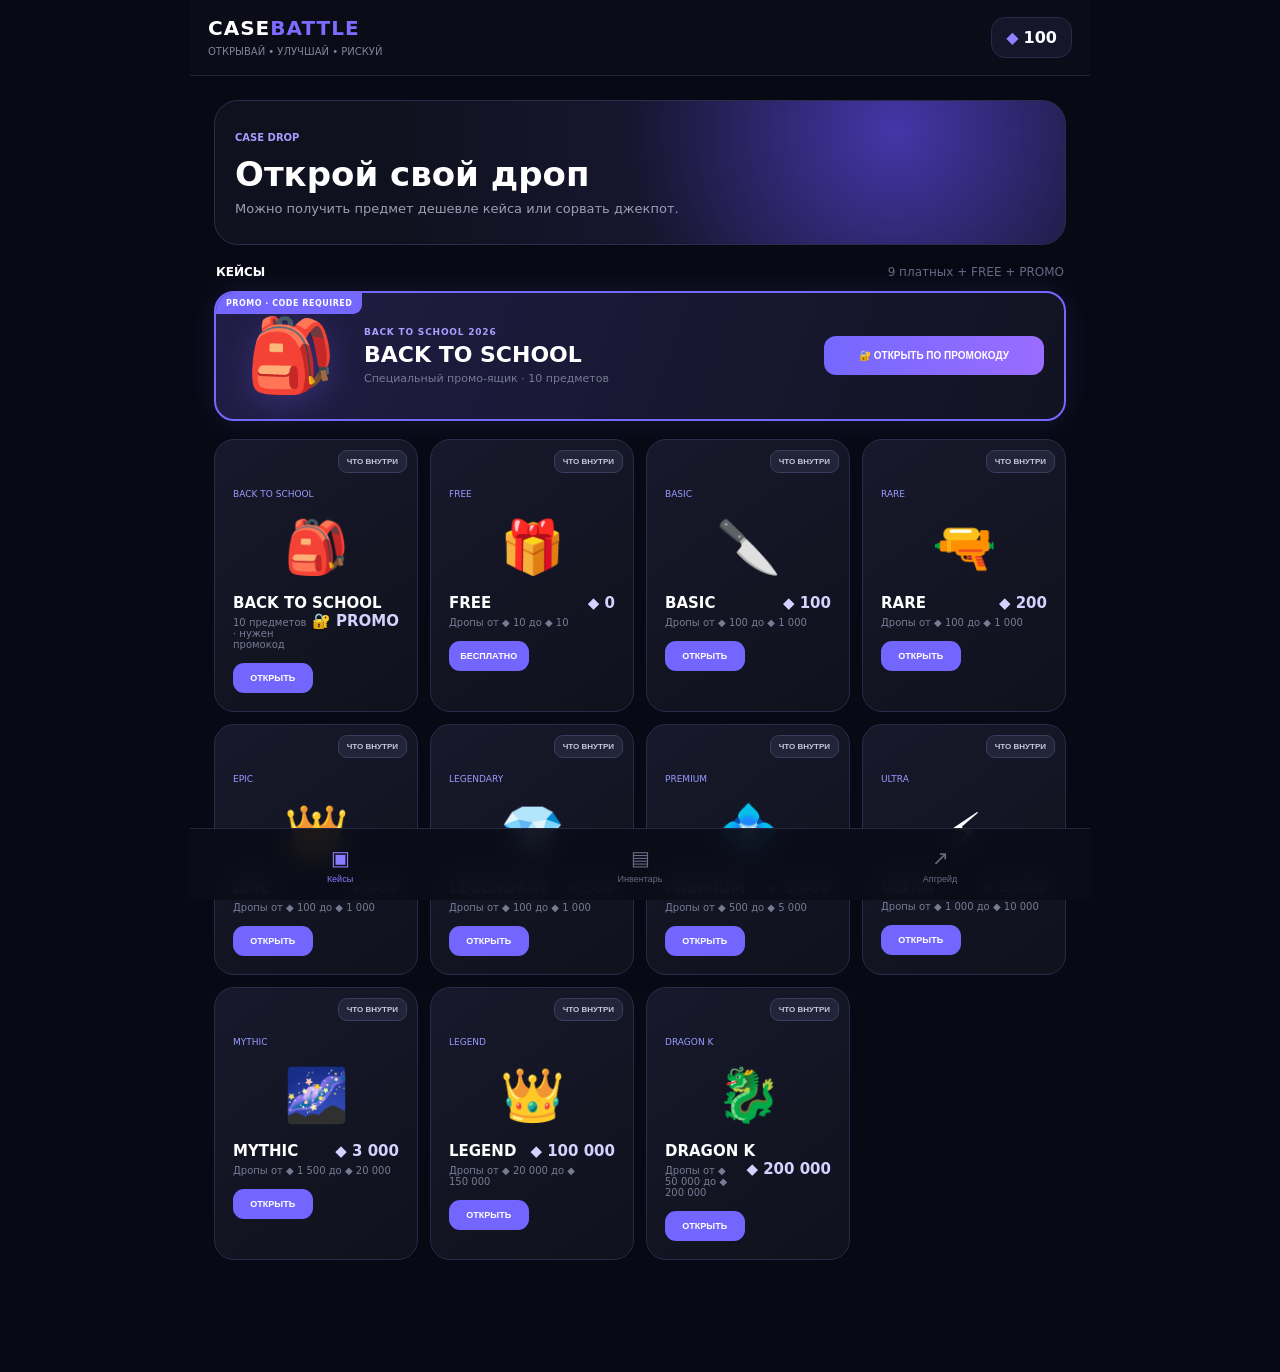
==== index.html @ 83234796 "Add files via upload" ====
<!doctype html><html lang="ru"><head>
<meta charset="UTF-8"><meta name="viewport" content="width=device-width,initial-scale=1,viewport-fit=cover">
<title>CASE BATTLE</title><link rel="stylesheet" href="style.css?v=61"></head><body>
<div class="app">
<header><div><div class="logo">CASE<span>BATTLE</span></div><small>ОТКРЫВАЙ • УЛУЧШАЙ • РИСКУЙ</small></div><div class="bal">◆ <b id="balance">100</b></div></header>
<main>
<section class="page active" id="cases"><div class="hero"><span>CASE DROP</span><h1>Открой свой дроп</h1><p>Можно получить предмет дешевле кейса или сорвать джекпот.</p></div><div class="title">КЕЙСЫ <em>9 платных + FREE + PROMO</em></div><div class="promoCaseStandalone">
 <div class="promoRibbon">PROMO · CODE REQUIRED</div>
 <div class="promoChestBig">🎒</div>
 <div class="promoCaseInfo"><div class="promoTag">BACK TO SCHOOL 2026</div><h2>BACK TO SCHOOL</h2><p>Специальный промо-ящик · 10 предметов</p></div>
 <button class="promoStandaloneOpen" onclick="openCase('backtoschool2026')">🔐 ОТКРЫТЬ ПО ПРОМОКОДУ</button>
</div>
<div class="cases" id="caseGrid"></div></section>
 <section class="page" id="inventory"><div class="head"><div><h2>Инвентарь</h2><small><b id="count">0</b> предметов</small></div><button id="sellAll">Продать все</button></div><div class="filters" id="filters"><button class="on" data-f="all">Все</button><button data-f="common">Обычные</button><button data-f="rare">Редкие</button><button data-f="epic">Эпик</button><button data-f="legendary">Легендарные</button></div><div class="inv" id="inv"></div></section>
 <section class="page" id="upgrade"><div class="head"><div><h2>Апгрейдер</h2><small>Рискни скином, валютой или используй оба ресурса</small></div></div>
 <div class="upgradeModes" id="upgradeModes"><button class="modeBtn on" data-mode="skin">ТОЛЬКО СКИН</button><button class="modeBtn" data-mode="skinCurrency">СКИН + ВАЛЮТА</button><button class="modeBtn" data-mode="currency">ТОЛЬКО ВАЛЮТА</button></div>
 <div class="upbox" id="upbox"><div class="slot" id="skinSourceSlot"><label>ТВОЙ СКИН</label><div id="fromCard" class="pick">Выбери предмет</div><select id="from"></select></div><div class="arr" id="upgradeArrow">→</div><div class="slot" id="skinTargetSlot"><label>ЦЕЛЬ</label><div id="toCard" class="pick">Выбери скин дороже</div><select id="to"></select></div></div>
 <div class="currencyUpgrade" id="currencyUpgrade"><label>ДОБАВИТЬ ВАЛЮТУ <span id="upgradeBalance"></span></label><div class="currencyInput"><span>◆</span><input id="upgradeCurrency" type="number" min="0" step="1" inputmode="numeric" placeholder="0"></div><small>Эта сумма будет списана даже при проигрыше.</small></div>
 <div class="currencyOnly" id="currencyOnly"><label>ВО СКОЛЬКО РАЗ УЛУЧШИТЬ</label><select id="currencyMultiplier"><option value="2">2× валюты</option><option value="3">3× валюты</option><option value="5">5× валюты</option><option value="10">10× валюты</option><option value="20">20× валюты</option><option value="50">50× валюты</option><option value="100">100× валюты</option></select><div id="currencyTarget" class="currencyTarget">Введи сумму для расчёта</div></div>
 <div class="chance"><span>ШАНС УСПЕХА</span><b id="chance">—</b><div><i id="chanceBar"></i></div></div>
 <button class="upgradeBtn" id="upgradeBtn" disabled>УЛУЧШИТЬ</button>
 <p class="note" id="upgradeNote">При успехе исходный скин сгорает, а цель отправляется в инвентарь. При проигрыше исходный скин теряется.</p></section>
</main>
<nav><button class="active" data-page="cases">▣<span>Кейсы</span></button><button data-page="inventory">▤<span>Инвентарь</span></button><button data-page="upgrade">↗<span>Апгрейд</span></button></nav>
<div class="modal hidden" id="modal"><div class="modalbox"><div class="spinner" id="spin"></div><h2 id="modalTitle">КРУТИМ...</h2><p id="modalText"></p><button id="modalBtn" class="upgradeBtn hidden">ЗАКРЫТЬ</button></div></div>
<div class="modal hidden" id="promoModal">
<div class="modalbox promoBox">
  <div class="promoIcon">🎒</div>
  <h2>BACK TO SCHOOL</h2>
  <p>Введи промокод, чтобы открыть этот специальный ящик.</p>
  <input id="promoInput" class="promoInput" type="text" autocomplete="off" spellcheck="false" placeholder="Введи промокод">
  <button id="promoSubmit" class="upgradeBtn">ПРОВЕРИТЬ И ОТКРЫТЬ</button>
  <p class="promoHint">Где найти промокод?<br><a href="https://t.me/skinscaseoriginal" target="_blank" rel="noopener">t.me/skinscaseoriginal</a></p>
  <button id="promoClose" class="promoClose">ЗАКРЫТЬ</button>
</div></div>
<div class="modal hidden" id="retreatModal"><div class="modalbox retreatBox"><h2 id="retreatTitle">SHOW RETREAT</h2><p>Возможные предметы и шанс выпадения</p><div id="retreatText"></div><button id="retreatClose" class="upgradeBtn">ЗАКРЫТЬ</button></div></div>
<div class="toast" id="toast"></div>
</div><script src="game.js?v=61"></script></body></html>
---- style.css ----
*{box-sizing:border-box}body{margin:0;background:#080914;color:#fff;font-family:Inter,system-ui,sans-serif}.app{max-width:900px;margin:auto;min-height:100vh;padding-bottom:88px}header{height:76px;padding:15px 18px;display:flex;align-items:center;justify-content:space-between;border-bottom:1px solid #202238;background:#0b0c18;position:sticky;top:0;z-index:5}.logo{font-weight:900;font-size:20px;letter-spacing:1px}.logo span{color:#7c6cff}.subtitle,small{color:#7f829b;font-size:10px}.bal{background:#15162a;border:1px solid #292b48;padding:10px 14px;border-radius:14px;color:#8e82ff}.bal b{color:#fff}.page{display:none;padding:18px}.page.active{display:block}.hero{padding:25px 20px;border-radius:24px;background:radial-gradient(circle at 80% 20%,#4436a8 0,#17162f 38%,#10111e 75%);border:1px solid #2b2d4b;margin-bottom:20px}.hero span{font-size:10px;color:#a69cff;font-weight:800}.hero h1{margin:9px 0 5px;font-size:28px}.hero p{margin:0;color:#9b9eb5;font-size:13px;line-height:1.5}.title,.head{display:flex;justify-content:space-between;align-items:center}.title{font-size:12px;font-weight:900;margin:12px 2px}.title em{font-style:normal;color:#666a83;font-weight:500}.cases{display:grid;grid-template-columns:repeat(2,1fr);gap:12px}.case{position:relative;overflow:hidden;padding:18px;padding-top:42px;border-radius:20px;min-height:190px;background:linear-gradient(145deg,#17192b,#10111c);border:1px solid #292c49}.case .tag{font-size:9px;color:#999cff}.insideBtn{position:absolute;top:10px;right:10px;border:1px solid #3a3d5e;border-radius:9px;padding:6px 8px;background:#22253a;color:#c7c9dc;font-size:8px;font-weight:900;cursor:pointer}.insideBtn:hover{background:#2d3150;color:#fff}.insideBtn:active{transform:scale(.97)}.art{font-size:52px;text-align:center;padding:16px}.case h3{margin:0;font-size:15px}.case p{color:#777b94;font-size:10px;margin:5px 0 13px}.open{width:100%;border:0;border-radius:11px;padding:11px;background:#7266ff;color:white;font-weight:900}.price{float:right;color:#d5d2ff}.head h2{margin:0 0 4px}.head button,.filters button{border:1px solid #292c49;background:#111321;color:#969ab2;border-radius:10px;padding:9px 12px}.filters{display:flex;gap:6px;overflow:auto;margin:16px 0}.filters button{white-space:nowrap;font-size:10px}.filters .on{background:#7568ff;color:#fff;border-color:#7568ff}.inv{display:grid;grid-template-columns:repeat(2,1fr);gap:10px}.item{padding:12px;border:1px solid #292c49;background:#111321;border-radius:16px}.item .emoji{text-align:center;font-size:45px;padding:10px}.item h4{margin:0;font-size:12px}.rarity{font-size:9px;text-transform:uppercase;color:#9b9eb5}.sell{margin-top:10px;width:100%;padding:9px;border:0;border-radius:9px;background:#25283b;color:#fff;font-size:10px;font-weight:800}.value{color:#b6afff;font-size:11px}.upbox{display:grid;grid-template-columns:1fr 28px 1fr;align-items:center;gap:8px;margin-top:22px}.slot{background:#111321;border:1px solid #292c49;border-radius:18px;padding:12px}.slot label{font-size:9px;color:#777b94}.pick{height:105px;display:flex;align-items:center;justify-content:center;text-align:center;color:#777b94;font-size:11px}.pick .big{font-size:40px}.pick b{display:block;color:#fff;font-size:11px;margin-top:4px}.slot select{width:100%;background:#0a0b14;color:#fff;border:1px solid #2b2d45;border-radius:9px;padding:9px;font-size:10px}.arr{text-align:center;color:#7d70ff;font-size:25px}.chance{margin-top:15px;padding:18px;border:1px solid #292c49;border-radius:18px;background:#111321}.chance span{font-size:9px;color:#7f829b}.chance b{float:right;font-size:20px;color:#7d70ff}.chance div{height:7px;background:#24263a;border-radius:9px;overflow:hidden;margin-top:15px}.chance i{display:block;height:100%;width:0;background:#7568ff;transition:.25s}.upgradeBtn{width:100%;margin-top:12px;padding:14px;border:0;border-radius:12px;background:#7568ff;color:#fff;font-weight:900}.upgradeBtn:disabled{opacity:.35}.note{font-size:10px;color:#666a83;line-height:1.5}.modal{position:fixed;inset:0;background:#05060dcc;display:flex;align-items:center;justify-content:center;padding:20px;z-index:20}.hidden{display:none!important}.modalbox{width:min(420px,100%);text-align:center;background:#111321;border:1px solid #333654;border-radius:24px;padding:28px}.spinner{width:95px;height:95px;margin:auto;border-radius:50%;border:8px solid #272941;border-top-color:#7568ff;border-right-color:#a098ff;animation:spin .65s linear infinite}.modalbox h2{font-size:18px;margin:20px 0 7px}.modalbox p{color:#9a9db4;font-size:12px}.toast{position:fixed;left:50%;bottom:96px;transform:translateX(-50%);background:#181a2b;border:1px solid #343650;padding:11px 15px;border-radius:12px;font-size:11px;opacity:0;pointer-events:none;transition:.2s;z-index:30}.toast.show{opacity:1}@keyframes spin{to{transform:rotate(360deg)}}nav{position:fixed;bottom:0;left:50%;transform:translateX(-50%);width:min(900px,100%);height:72px;background:#0b0c18ed;border-top:1px solid #24263e;display:flex;z-index:10;backdrop-filter:blur(12px)}nav button{flex:1;background:none;border:0;color:#686c84;font-size:20px}nav button span{display:block;font-size:9px;margin-top:4px}nav button.active{color:#887cff}@media(min-width:650px){.cases{grid-template-columns:repeat(4,1fr)}.inv{grid-template-columns:repeat(4,1fr)}.page{padding:24px}.hero h1{font-size:34px}}
.caseBtns{display:grid;grid-template-columns:1fr 1fr;gap:7px}.caseBtns button{width:100%;border:0;border-radius:11px;padding:10px 7px;font-size:9px;font-weight:900}.caseBtns .retreat{background:#25283b;color:#c2c4d7}.caseBtns .open{background:#7266ff;color:#fff}.retreatBox{max-height:85vh;overflow:auto}.retreatBox>p{margin-top:0}.dropList{display:grid;gap:7px;text-align:left;margin:15px 0}.dropRow{display:grid;grid-template-columns:38px 1fr auto;align-items:center;gap:9px;padding:9px;border:1px solid #292c49;background:#0d0f1b;border-radius:12px}.dropIcon{font-size:25px;text-align:center}.dropInfo b{display:block;font-size:11px;color:#fff}.dropInfo span{display:block;font-size:9px;color:#777b94;margin-top:3px;text-transform:capitalize}.dropRow strong{font-size:11px;color:#9b90ff;white-space:nowrap}

.promoBox{width:min(420px,100%);text-align:center;background:linear-gradient(145deg,#15182a,#0e101b);border:1px solid #3a3d61}
.promoIcon{font-size:58px;margin-bottom:4px}
.promoInput{box-sizing:border-box;width:100%;margin:14px 0 9px;padding:13px 14px;border:1px solid #343753;border-radius:11px;background:#090a12;color:#fff;text-align:center;font-size:13px;font-weight:800;outline:none;text-transform:uppercase}
.promoInput:focus{border-color:#7568ff;box-shadow:0 0 0 2px #7568ff22}
.promoHint{margin:13px 0 0!important;line-height:1.6!important}
.promoHint a{color:#9b90ff;text-decoration:none;font-weight:800}
.promoClose{margin-top:10px;border:0;background:none;color:#686c84;font-size:10px;font-weight:800;cursor:pointer}
.promoError{color:#ff6f86!important}

.promoCase{border-color:#6f63ff99;background:linear-gradient(145deg,#211d46,#10111c);box-shadow:0 0 28px #6f63ff18}
.promoRibbon{position:absolute;left:0;top:0;padding:6px 9px;border-radius:0 0 9px 0;background:#7568ff;color:#fff;font-size:8px;font-weight:900;letter-spacing:.5px}
.promoChest{height:76px;display:flex;align-items:center;justify-content:center;position:relative;font-size:62px;padding-top:7px;filter:drop-shadow(0 5px 12px #7568ff33)}
.promoChest i{position:absolute;font-style:normal;font-size:20px;color:#b9b2ff;top:8px;right:25%}
.promoOpen{background:linear-gradient(90deg,#7568ff,#9a6cff);font-size:10px}
.promoBox{width:min(420px,100%);text-align:center;background:linear-gradient(145deg,#17192b,#0e101b);border:1px solid #7568ff66}
.promoIcon{font-size:56px}
.promoInput{box-sizing:border-box;width:100%;margin:14px 0 9px;padding:13px 14px;border:1px solid #343753;border-radius:11px;background:#090a12;color:#fff;text-align:center;font-size:13px;font-weight:800;outline:none;text-transform:uppercase}
.promoInput:focus{border-color:#7568ff;box-shadow:0 0 0 2px #7568ff22}
.promoHint{margin:13px 0 0!important;line-height:1.6!important}
.promoHint a{color:#9b90ff;text-decoration:none;font-weight:800}
.promoClose{margin-top:10px;border:0;background:none;color:#686c84;font-size:10px;font-weight:800;cursor:pointer}
.promoError{border-color:#ff5e78!important}
@media(max-width:520px){.promoOpen{font-size:9px}}

.promoCaseStandalone{position:relative;display:grid;grid-template-columns:110px 1fr 220px;gap:18px;align-items:center;margin:0 0 18px;padding:18px 20px;min-height:130px;border-radius:20px;overflow:hidden;background:linear-gradient(110deg,#211d46,#111321);border:2px solid #7568ff;box-shadow:0 0 30px #7568ff22}.promoChestBig{font-size:72px;text-align:center;filter:drop-shadow(0 8px 16px #7568ff44)}.promoTag{font-size:9px;color:#a99fff;font-weight:900;letter-spacing:.8px}.promoCaseInfo h2{margin:5px 0;font-size:22px}.promoCaseInfo p{margin:0;color:#777b94;font-size:11px}.promoStandaloneOpen{border:0;border-radius:12px;padding:14px 10px;background:linear-gradient(90deg,#7568ff,#9a6cff);color:#fff;font-size:10px;font-weight:900;cursor:pointer}.promoRibbon{position:absolute;left:0;top:0;padding:6px 10px;border-radius:0 0 9px 0;background:#7568ff;color:#fff;font-size:8px;font-weight:900}@media(max-width:600px){.promoCaseStandalone{grid-template-columns:75px 1fr;gap:10px}.promoStandaloneOpen{grid-column:1/-1}.promoChestBig{font-size:55px}.promoCaseInfo h2{font-size:18px}}

.case .open:disabled{opacity:.45;cursor:not-allowed;filter:grayscale(1)}
.item{position:relative}.itemTop{display:flex;align-items:center;justify-content:space-between;min-height:20px}.favoriteBtn{width:25px;height:25px;padding:0;border:1px solid #3a3d5e;border-radius:8px;background:#202337;color:#73778e;font-size:17px;line-height:1;cursor:pointer;transition:.18s}.favoriteBtn:hover{color:#c4c7d8;border-color:#676b8b}.favoriteBtn.on{color:#ffd447;border-color:#806b22;background:#332c16;text-shadow:0 0 9px #ffd44788}.sell:disabled{opacity:.55;color:#ffd447;cursor:not-allowed}.upgradeModes{display:flex;gap:7px;overflow:auto;margin:18px 0 0}.modeBtn{flex:1;min-width:120px;border:1px solid #292c49;background:#111321;color:#969ab2;border-radius:10px;padding:10px 8px;font-size:9px;font-weight:900;white-space:nowrap;cursor:pointer}.modeBtn.on{background:#7568ff;color:#fff;border-color:#7568ff}.currencyUpgrade,.currencyOnly{display:none;margin-top:12px;padding:14px;border:1px solid #292c49;border-radius:16px;background:#111321}.currencyUpgrade.active,.currencyOnly.active{display:block}.currencyUpgrade label,.currencyOnly label{display:flex;justify-content:space-between;font-size:9px;color:#9b9eb5;font-weight:900}.currencyUpgrade label span{color:#b6afff}.currencyInput{display:flex;align-items:center;gap:8px;margin-top:9px;padding:0 12px;border:1px solid #2b2d45;border-radius:10px;background:#0a0b14;color:#b6afff}.currencyInput input{width:100%;padding:11px 0;border:0;outline:0;background:transparent;color:#fff;font-size:14px;font-weight:800}.currencyUpgrade small{display:block;margin-top:7px;color:#666a83;font-size:9px}.currencyOnly select{width:100%;margin-top:9px;background:#0a0b14;color:#fff;border:1px solid #2b2d45;border-radius:9px;padding:10px;font-size:10px}.currencyTarget{margin-top:10px;color:#b6afff;font-size:11px;text-align:center}.upbox.currencyMode{grid-template-columns:1fr}.upbox.currencyMode #skinSourceSlot,.upbox.currencyMode #upgradeArrow,.upbox.currencyMode #skinTargetSlot{display:none}

.hidden{display:none!important}
.caseRoulette{position:relative;width:100%;overflow:hidden;padding:18px 0 22px;background:linear-gradient(180deg,#0d0f1d,#090a13);border:1px solid #252940;border-radius:18px;box-shadow:inset 0 0 40px #0008}
.roulettePointer{position:absolute;z-index:3;top:0;bottom:0;left:50%;width:3px;transform:translateX(-50%);background:#9d8cff;box-shadow:0 0 18px #7c6cff}
.roulettePointer:before{content:"";position:absolute;top:-1px;left:50%;transform:translateX(-50%);border-left:9px solid transparent;border-right:9px solid transparent;border-top:12px solid #fff}
.rouletteTrack{display:flex;gap:10px;width:max-content;transform:translateX(0);will-change:transform}
.rouletteTrack.spinning{animation:caseSpin 2.1s cubic-bezier(.18,.72,.18,1) forwards}
.rouletteTrack.settling{animation:caseSettle 1.2s cubic-bezier(.12,.8,.12,1) forwards}
.rouletteCard{width:132px;min-width:132px;height:128px;border-radius:14px;padding:10px;text-align:center;background:#151827;border:1px solid #292d45;display:flex;flex-direction:column;align-items:center;justify-content:center}
.rouletteCard .rIcon{font-size:38px;line-height:1;margin-bottom:8px}.rouletteCard b{font-size:11px;line-height:1.15}.rouletteCard small{font-size:8px;margin-top:5px;color:#969ab3}
.rarity-common{box-shadow:inset 0 -3px #8790a8}.rarity-rare{box-shadow:inset 0 -3px #42a5ff}.rarity-epic{box-shadow:inset 0 -3px #a66cff}.rarity-legendary{box-shadow:inset 0 -3px #ffb52e}.rarity-mythic{box-shadow:inset 0 -3px #ff4e86}
.dropMeta{color:#a7abc1;font-size:12px}
.upgradeWheelWrap{display:flex;flex-direction:column;align-items:center;gap:16px;padding:8px 0 14px}
.upgradeWheel{width:min(300px,78vw);aspect-ratio:1;border-radius:50%;position:relative;background:conic-gradient(#35e28a 0 var(--chance),#4a4d59 var(--chance) 100%);box-shadow:0 0 0 8px #171925,0 0 45px #35e28a55;transform:rotate(0deg);will-change:transform}
.upgradeWheel.wheelSpin{animation:wheelSpin 3.2s cubic-bezier(.1,.78,.15,1) forwards}
.wheelCenter{position:absolute;inset:22%;border-radius:50%;background:#0b0d17;border:2px solid #292d42;display:flex;flex-direction:column;align-items:center;justify-content:center;z-index:2;box-shadow:0 0 25px #0009}
.wheelCenter b{font-size:32px}.wheelCenter small{font-size:9px;color:#777c94;letter-spacing:2px}
.wheelNeedle{position:absolute;left:50%;top:3%;width:4px;height:47%;background:#fff;border-radius:4px;transform:translateX(-50%);transform-origin:50% 100%;z-index:4;box-shadow:0 0 10px #fff}
.wheelNeedle:before{content:"";position:absolute;top:-5px;left:50%;transform:translateX(-50%);width:0;height:0;border-left:8px solid transparent;border-right:8px solid transparent;border-top:14px solid #fff}
.wheelStatus{font-size:11px;font-weight:900;letter-spacing:1.5px;color:#a9adc4}
@keyframes caseSpin{0%{transform:translateX(0)}100%{transform:translateX(var(--roulette-x))}}
@keyframes caseSettle{0%{transform:translateX(var(--roulette-x))}100%{transform:translateX(var(--roulette-x))}}
@keyframes wheelSpin{0%{transform:rotate(0deg)}100%{transform:rotate(var(--landing))}}
@media(max-width:480px){.rouletteCard{width:116px;min-width:116px;height:116px}.caseRoulette{margin:0 -4px;width:calc(100% + 8px)}.upgradeWheel{width:250px}}
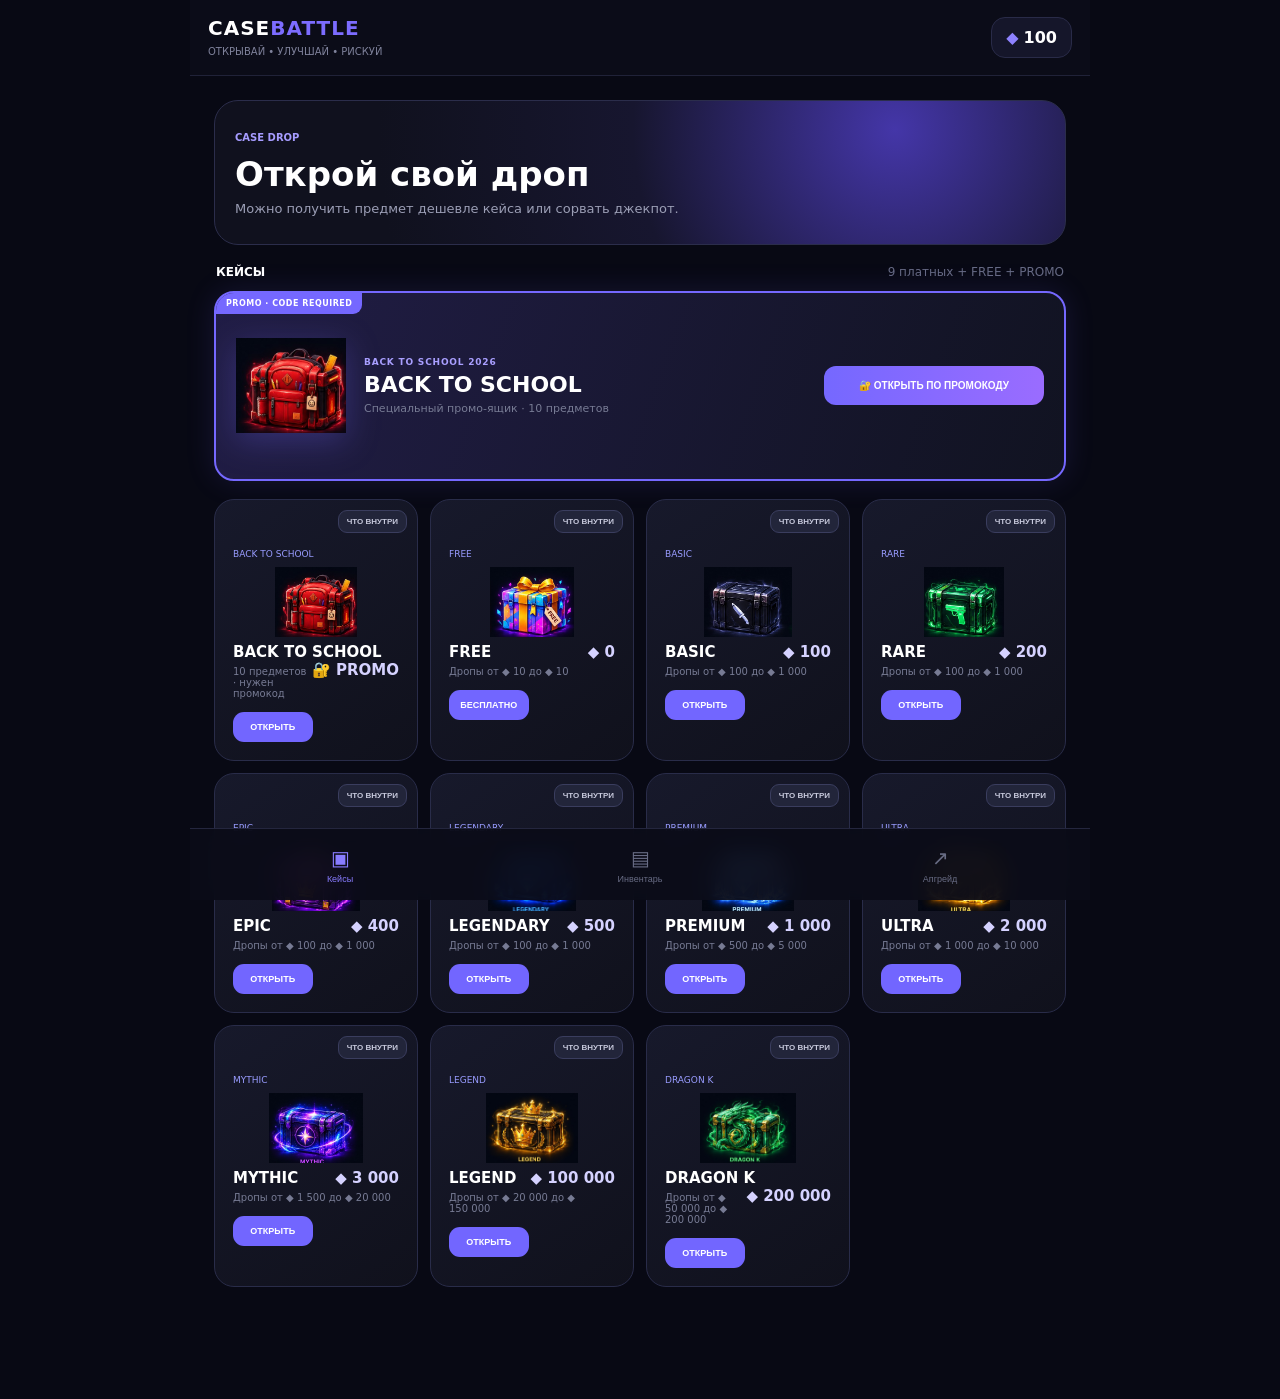
==== commit a61b7753: "Add files via upload" ====
--- a/index.html
+++ b/index.html
@@ -1,12 +1,12 @@
 <!doctype html><html lang="ru"><head>
 <meta charset="UTF-8"><meta name="viewport" content="width=device-width,initial-scale=1,viewport-fit=cover">
-<title>CASE BATTLE</title><link rel="stylesheet" href="style.css?v=61"></head><body>
+<title>CASE BATTLE</title><link rel="stylesheet" href="style.css?v=44"></head><body>
 <div class="app">
 <header><div><div class="logo">CASE<span>BATTLE</span></div><small>ОТКРЫВАЙ • УЛУЧШАЙ • РИСКУЙ</small></div><div class="bal">◆ <b id="balance">100</b></div></header>
 <main>
 <section class="page active" id="cases"><div class="hero"><span>CASE DROP</span><h1>Открой свой дроп</h1><p>Можно получить предмет дешевле кейса или сорвать джекпот.</p></div><div class="title">КЕЙСЫ <em>9 платных + FREE + PROMO</em></div><div class="promoCaseStandalone">
  <div class="promoRibbon">PROMO · CODE REQUIRED</div>
- <div class="promoChestBig">🎒</div>
+ <div class="promoChestBig"><img src="assets/cases/backtoschool.jpg" alt="BACK TO SCHOOL"></div>
  <div class="promoCaseInfo"><div class="promoTag">BACK TO SCHOOL 2026</div><h2>BACK TO SCHOOL</h2><p>Специальный промо-ящик · 10 предметов</p></div>
  <button class="promoStandaloneOpen" onclick="openCase('backtoschool2026')">🔐 ОТКРЫТЬ ПО ПРОМОКОДУ</button>
 </div>
@@ -22,7 +22,31 @@
  <p class="note" id="upgradeNote">При успехе исходный скин сгорает, а цель отправляется в инвентарь. При проигрыше исходный скин теряется.</p></section>
 </main>
 <nav><button class="active" data-page="cases">▣<span>Кейсы</span></button><button data-page="inventory">▤<span>Инвентарь</span></button><button data-page="upgrade">↗<span>Апгрейд</span></button></nav>
-<div class="modal hidden" id="modal"><div class="modalbox"><div class="spinner" id="spin"></div><h2 id="modalTitle">КРУТИМ...</h2><p id="modalText"></p><button id="modalBtn" class="upgradeBtn hidden">ЗАКРЫТЬ</button></div></div>
+<div class="modal hidden" id="modal"><div class="modalbox gameModalBox">
+  <div class="caseRoulette" id="caseRoulette">
+    <div class="roulettePointer"></div>
+    <div class="rouletteViewport"><div class="rouletteTrack" id="rouletteTrack"></div></div>
+  </div>
+  <div class="upgradeWheel" id="upgradeWheel">
+    <div class="upgradePointer" id="upgradePointer"></div>
+    <div class="upgradeRing" id="upgradeRing"><div class="upgradeHole"><strong id="wheelChance">—</strong><small>ШАНС</small></div></div>
+  </div>
+  <h2 id="modalTitle">КРУТИМ...</h2>
+  <p id="modalText"></p>
+  <button id="modalBtn" class="upgradeBtn hidden">ЗАБРАТЬ</button>
+</div></div>
+<div class="modal hidden" id="caseQtyModal">
+<div class="modalbox qtyBox">
+  <div class="qtyIcon" id="qtyCaseIcon">📦</div>
+  <h2 id="qtyTitle">СКОЛЬКО КЕЙСОВ ОТКРЫТЬ?</h2>
+  <p id="qtyPrice">Цена за 1 кейс: ◆ 0</p>
+  <div class="qtyChoices" id="qtyChoices">
+    <button type="button" data-qty="1">1</button><button type="button" data-qty="2">2</button><button type="button" data-qty="3">3</button><button type="button" data-qty="4">4</button><button type="button" data-qty="5">5</button>
+  </div>
+  <div class="qtyTotal" id="qtyTotal">Итого: ◆ 0</div>
+  <button id="qtyConfirm" class="upgradeBtn">ОТКРЫТЬ 1 КЕЙС</button>
+  <button id="qtyClose" class="promoClose">ОТМЕНА</button>
+</div></div>
 <div class="modal hidden" id="promoModal">
 <div class="modalbox promoBox">
   <div class="promoIcon">🎒</div>
@@ -35,4 +59,4 @@
 </div></div>
 <div class="modal hidden" id="retreatModal"><div class="modalbox retreatBox"><h2 id="retreatTitle">SHOW RETREAT</h2><p>Возможные предметы и шанс выпадения</p><div id="retreatText"></div><button id="retreatClose" class="upgradeBtn">ЗАКРЫТЬ</button></div></div>
 <div class="toast" id="toast"></div>
-</div><script src="game.js?v=61"></script></body></html>+</div><script src="game.js?v=44"></script></body></html>
--- a/style.css
+++ b/style.css
@@ -1,4 +1,11 @@
-*{box-sizing:border-box}body{margin:0;background:#080914;color:#fff;font-family:Inter,system-ui,sans-serif}.app{max-width:900px;margin:auto;min-height:100vh;padding-bottom:88px}header{height:76px;padding:15px 18px;display:flex;align-items:center;justify-content:space-between;border-bottom:1px solid #202238;background:#0b0c18;position:sticky;top:0;z-index:5}.logo{font-weight:900;font-size:20px;letter-spacing:1px}.logo span{color:#7c6cff}.subtitle,small{color:#7f829b;font-size:10px}.bal{background:#15162a;border:1px solid #292b48;padding:10px 14px;border-radius:14px;color:#8e82ff}.bal b{color:#fff}.page{display:none;padding:18px}.page.active{display:block}.hero{padding:25px 20px;border-radius:24px;background:radial-gradient(circle at 80% 20%,#4436a8 0,#17162f 38%,#10111e 75%);border:1px solid #2b2d4b;margin-bottom:20px}.hero span{font-size:10px;color:#a69cff;font-weight:800}.hero h1{margin:9px 0 5px;font-size:28px}.hero p{margin:0;color:#9b9eb5;font-size:13px;line-height:1.5}.title,.head{display:flex;justify-content:space-between;align-items:center}.title{font-size:12px;font-weight:900;margin:12px 2px}.title em{font-style:normal;color:#666a83;font-weight:500}.cases{display:grid;grid-template-columns:repeat(2,1fr);gap:12px}.case{position:relative;overflow:hidden;padding:18px;padding-top:42px;border-radius:20px;min-height:190px;background:linear-gradient(145deg,#17192b,#10111c);border:1px solid #292c49}.case .tag{font-size:9px;color:#999cff}.insideBtn{position:absolute;top:10px;right:10px;border:1px solid #3a3d5e;border-radius:9px;padding:6px 8px;background:#22253a;color:#c7c9dc;font-size:8px;font-weight:900;cursor:pointer}.insideBtn:hover{background:#2d3150;color:#fff}.insideBtn:active{transform:scale(.97)}.art{font-size:52px;text-align:center;padding:16px}.case h3{margin:0;font-size:15px}.case p{color:#777b94;font-size:10px;margin:5px 0 13px}.open{width:100%;border:0;border-radius:11px;padding:11px;background:#7266ff;color:white;font-weight:900}.price{float:right;color:#d5d2ff}.head h2{margin:0 0 4px}.head button,.filters button{border:1px solid #292c49;background:#111321;color:#969ab2;border-radius:10px;padding:9px 12px}.filters{display:flex;gap:6px;overflow:auto;margin:16px 0}.filters button{white-space:nowrap;font-size:10px}.filters .on{background:#7568ff;color:#fff;border-color:#7568ff}.inv{display:grid;grid-template-columns:repeat(2,1fr);gap:10px}.item{padding:12px;border:1px solid #292c49;background:#111321;border-radius:16px}.item .emoji{text-align:center;font-size:45px;padding:10px}.item h4{margin:0;font-size:12px}.rarity{font-size:9px;text-transform:uppercase;color:#9b9eb5}.sell{margin-top:10px;width:100%;padding:9px;border:0;border-radius:9px;background:#25283b;color:#fff;font-size:10px;font-weight:800}.value{color:#b6afff;font-size:11px}.upbox{display:grid;grid-template-columns:1fr 28px 1fr;align-items:center;gap:8px;margin-top:22px}.slot{background:#111321;border:1px solid #292c49;border-radius:18px;padding:12px}.slot label{font-size:9px;color:#777b94}.pick{height:105px;display:flex;align-items:center;justify-content:center;text-align:center;color:#777b94;font-size:11px}.pick .big{font-size:40px}.pick b{display:block;color:#fff;font-size:11px;margin-top:4px}.slot select{width:100%;background:#0a0b14;color:#fff;border:1px solid #2b2d45;border-radius:9px;padding:9px;font-size:10px}.arr{text-align:center;color:#7d70ff;font-size:25px}.chance{margin-top:15px;padding:18px;border:1px solid #292c49;border-radius:18px;background:#111321}.chance span{font-size:9px;color:#7f829b}.chance b{float:right;font-size:20px;color:#7d70ff}.chance div{height:7px;background:#24263a;border-radius:9px;overflow:hidden;margin-top:15px}.chance i{display:block;height:100%;width:0;background:#7568ff;transition:.25s}.upgradeBtn{width:100%;margin-top:12px;padding:14px;border:0;border-radius:12px;background:#7568ff;color:#fff;font-weight:900}.upgradeBtn:disabled{opacity:.35}.note{font-size:10px;color:#666a83;line-height:1.5}.modal{position:fixed;inset:0;background:#05060dcc;display:flex;align-items:center;justify-content:center;padding:20px;z-index:20}.hidden{display:none!important}.modalbox{width:min(420px,100%);text-align:center;background:#111321;border:1px solid #333654;border-radius:24px;padding:28px}.spinner{width:95px;height:95px;margin:auto;border-radius:50%;border:8px solid #272941;border-top-color:#7568ff;border-right-color:#a098ff;animation:spin .65s linear infinite}.modalbox h2{font-size:18px;margin:20px 0 7px}.modalbox p{color:#9a9db4;font-size:12px}.toast{position:fixed;left:50%;bottom:96px;transform:translateX(-50%);background:#181a2b;border:1px solid #343650;padding:11px 15px;border-radius:12px;font-size:11px;opacity:0;pointer-events:none;transition:.2s;z-index:30}.toast.show{opacity:1}@keyframes spin{to{transform:rotate(360deg)}}nav{position:fixed;bottom:0;left:50%;transform:translateX(-50%);width:min(900px,100%);height:72px;background:#0b0c18ed;border-top:1px solid #24263e;display:flex;z-index:10;backdrop-filter:blur(12px)}nav button{flex:1;background:none;border:0;color:#686c84;font-size:20px}nav button span{display:block;font-size:9px;margin-top:4px}nav button.active{color:#887cff}@media(min-width:650px){.cases{grid-template-columns:repeat(4,1fr)}.inv{grid-template-columns:repeat(4,1fr)}.page{padding:24px}.hero h1{font-size:34px}}
+*{box-sizing:border-box}body{margin:0;background:#080914;color:#fff;font-family:Inter,system-ui,sans-serif}.app{max-width:900px;margin:auto;min-height:100vh;padding-bottom:88px}header{height:76px;padding:15px 18px;display:flex;align-items:center;justify-content:space-between;border-bottom:1px solid #202238;background:#0b0c18;position:sticky;top:0;z-index:5}.logo{font-weight:900;font-size:20px;letter-spacing:1px}.logo span{color:#7c6cff}.subtitle,small{color:#7f829b;font-size:10px}.bal{background:#15162a;border:1px solid #292b48;padding:10px 14px;border-radius:14px;color:#8e82ff}.bal b{color:#fff}.page{display:none;padding:18px}.page.active{display:block}.hero{padding:25px 20px;border-radius:24px;background:radial-gradient(circle at 80% 20%,#4436a8 0,#17162f 38%,#10111e 75%);border:1px solid #2b2d4b;margin-bottom:20px}.hero span{font-size:10px;color:#a69cff;font-weight:800}.hero h1{margin:9px 0 5px;font-size:28px}.hero p{margin:0;color:#9b9eb5;font-size:13px;line-height:1.5}.title,.head{display:flex;justify-content:space-between;align-items:center}.title{font-size:12px;font-weight:900;margin:12px 2px}.title em{font-style:normal;color:#666a83;font-weight:500}.cases{display:grid;grid-template-columns:repeat(2,1fr);gap:12px}.case{position:relative;overflow:hidden;padding:18px;padding-top:42px;border-radius:20px;min-height:190px;background:linear-gradient(145deg,#17192b,#10111c);border:1px solid #292c49}.case .tag{font-size:9px;color:#999cff}.insideBtn{position:absolute;top:10px;right:10px;border:1px solid #3a3d5e;border-radius:9px;padding:6px 8px;background:#22253a;color:#c7c9dc;font-size:8px;font-weight:900;cursor:pointer}.insideBtn:hover{background:#2d3150;color:#fff}.insideBtn:active{transform:scale(.97)}.art{font-size:52px;text-align:center;padding:16px}.case h3{margin:0;font-size:15px}.case p{color:#777b94;font-size:10px;margin:5px 0 13px}.open{width:100%;border:0;border-radius:11px;padding:11px;background:#7266ff;color:white;font-weight:900}.price{float:right;color:#d5d2ff}.head h2{margin:0 0 4px}.head button,.filters button{border:1px solid #292c49;background:#111321;color:#969ab2;border-radius:10px;padding:9px 12px}.filters{display:flex;gap:6px;overflow:auto;margin:16px 0}.filters button{white-space:nowrap;font-size:10px}.filters .on{background:#7568ff;color:#fff;border-color:#7568ff}.inv{display:grid;grid-template-columns:repeat(2,1fr);gap:10px}.item{padding:12px;border:1px solid #292c49;background:#111321;border-radius:16px}.item .emoji{text-align:center;font-size:45px;padding:10px}
+.weaponImg{display:block;width:min(100%,110px);height:58px;object-fit:contain;margin:auto;}
+.item .weaponImg{width:100%;height:82px;}
+.riIcon .weaponImg{width:100px;height:54px;}
+.pick .big .weaponImg{width:120px;height:64px;}
+.retreatIcon{width:55px;height:42px;display:flex;align-items:center;justify-content:center;flex:0 0 55px;}
+.smallWeapon{width:55px;height:40px;}
+.item h4{margin:0;font-size:12px}.rarity{font-size:9px;text-transform:uppercase;color:#9b9eb5}.sell{margin-top:10px;width:100%;padding:9px;border:0;border-radius:9px;background:#25283b;color:#fff;font-size:10px;font-weight:800}.value{color:#b6afff;font-size:11px}.upbox{display:grid;grid-template-columns:1fr 28px 1fr;align-items:center;gap:8px;margin-top:22px}.slot{background:#111321;border:1px solid #292c49;border-radius:18px;padding:12px}.slot label{font-size:9px;color:#777b94}.pick{height:105px;display:flex;align-items:center;justify-content:center;text-align:center;color:#777b94;font-size:11px}.pick .big{font-size:40px}.pick b{display:block;color:#fff;font-size:11px;margin-top:4px}.slot select{width:100%;background:#0a0b14;color:#fff;border:1px solid #2b2d45;border-radius:9px;padding:9px;font-size:10px}.arr{text-align:center;color:#7d70ff;font-size:25px}.chance{margin-top:15px;padding:18px;border:1px solid #292c49;border-radius:18px;background:#111321}.chance span{font-size:9px;color:#7f829b}.chance b{float:right;font-size:20px;color:#7d70ff}.chance div{height:7px;background:#24263a;border-radius:9px;overflow:hidden;margin-top:15px}.chance i{display:block;height:100%;width:0;background:#7568ff;transition:.25s}.upgradeBtn{width:100%;margin-top:12px;padding:14px;border:0;border-radius:12px;background:#7568ff;color:#fff;font-weight:900}.upgradeBtn:disabled{opacity:.35}.note{font-size:10px;color:#666a83;line-height:1.5}.modal{position:fixed;inset:0;background:#05060dcc;display:flex;align-items:center;justify-content:center;padding:20px;z-index:20;overflow-y:auto;-webkit-overflow-scrolling:touch;overscroll-behavior:contain;touch-action:pan-y}.hidden{display:none!important}.modalbox{width:min(420px,100%);text-align:center;background:#111321;border:1px solid #333654;border-radius:24px;padding:28px}.spinner{width:95px;height:95px;margin:auto;border-radius:50%;border:8px solid #272941;border-top-color:#7568ff;border-right-color:#a098ff;animation:spin .65s linear infinite}.modalbox h2{font-size:18px;margin:20px 0 7px}.modalbox p{color:#9a9db4;font-size:12px}.toast{position:fixed;left:50%;bottom:96px;transform:translateX(-50%);background:#181a2b;border:1px solid #343650;padding:11px 15px;border-radius:12px;font-size:11px;opacity:0;pointer-events:none;transition:.2s;z-index:30}.toast.show{opacity:1}@keyframes spin{to{transform:rotate(360deg)}}nav{position:fixed;bottom:0;left:50%;transform:translateX(-50%);width:min(900px,100%);height:72px;background:#0b0c18ed;border-top:1px solid #24263e;display:flex;z-index:10;backdrop-filter:blur(12px)}nav button{flex:1;background:none;border:0;color:#686c84;font-size:20px}nav button span{display:block;font-size:9px;margin-top:4px}nav button.active{color:#887cff}@media(min-width:650px){.cases{grid-template-columns:repeat(4,1fr)}.inv{grid-template-columns:repeat(4,1fr)}.page{padding:24px}.hero h1{font-size:34px}}
 .caseBtns{display:grid;grid-template-columns:1fr 1fr;gap:7px}.caseBtns button{width:100%;border:0;border-radius:11px;padding:10px 7px;font-size:9px;font-weight:900}.caseBtns .retreat{background:#25283b;color:#c2c4d7}.caseBtns .open{background:#7266ff;color:#fff}.retreatBox{max-height:85vh;overflow:auto}.retreatBox>p{margin-top:0}.dropList{display:grid;gap:7px;text-align:left;margin:15px 0}.dropRow{display:grid;grid-template-columns:38px 1fr auto;align-items:center;gap:9px;padding:9px;border:1px solid #292c49;background:#0d0f1b;border-radius:12px}.dropIcon{font-size:25px;text-align:center}.dropInfo b{display:block;font-size:11px;color:#fff}.dropInfo span{display:block;font-size:9px;color:#777b94;margin-top:3px;text-transform:capitalize}.dropRow strong{font-size:11px;color:#9b90ff;white-space:nowrap}
 
 .promoBox{width:min(420px,100%);text-align:center;background:linear-gradient(145deg,#15182a,#0e101b);border:1px solid #3a3d61}
@@ -30,26 +37,135 @@
 .case .open:disabled{opacity:.45;cursor:not-allowed;filter:grayscale(1)}
 .item{position:relative}.itemTop{display:flex;align-items:center;justify-content:space-between;min-height:20px}.favoriteBtn{width:25px;height:25px;padding:0;border:1px solid #3a3d5e;border-radius:8px;background:#202337;color:#73778e;font-size:17px;line-height:1;cursor:pointer;transition:.18s}.favoriteBtn:hover{color:#c4c7d8;border-color:#676b8b}.favoriteBtn.on{color:#ffd447;border-color:#806b22;background:#332c16;text-shadow:0 0 9px #ffd44788}.sell:disabled{opacity:.55;color:#ffd447;cursor:not-allowed}.upgradeModes{display:flex;gap:7px;overflow:auto;margin:18px 0 0}.modeBtn{flex:1;min-width:120px;border:1px solid #292c49;background:#111321;color:#969ab2;border-radius:10px;padding:10px 8px;font-size:9px;font-weight:900;white-space:nowrap;cursor:pointer}.modeBtn.on{background:#7568ff;color:#fff;border-color:#7568ff}.currencyUpgrade,.currencyOnly{display:none;margin-top:12px;padding:14px;border:1px solid #292c49;border-radius:16px;background:#111321}.currencyUpgrade.active,.currencyOnly.active{display:block}.currencyUpgrade label,.currencyOnly label{display:flex;justify-content:space-between;font-size:9px;color:#9b9eb5;font-weight:900}.currencyUpgrade label span{color:#b6afff}.currencyInput{display:flex;align-items:center;gap:8px;margin-top:9px;padding:0 12px;border:1px solid #2b2d45;border-radius:10px;background:#0a0b14;color:#b6afff}.currencyInput input{width:100%;padding:11px 0;border:0;outline:0;background:transparent;color:#fff;font-size:14px;font-weight:800}.currencyUpgrade small{display:block;margin-top:7px;color:#666a83;font-size:9px}.currencyOnly select{width:100%;margin-top:9px;background:#0a0b14;color:#fff;border:1px solid #2b2d45;border-radius:9px;padding:10px;font-size:10px}.currencyTarget{margin-top:10px;color:#b6afff;font-size:11px;text-align:center}.upbox.currencyMode{grid-template-columns:1fr}.upbox.currencyMode #skinSourceSlot,.upbox.currencyMode #upgradeArrow,.upbox.currencyMode #skinTargetSlot{display:none}
 
-.hidden{display:none!important}
-.caseRoulette{position:relative;width:100%;overflow:hidden;padding:18px 0 22px;background:linear-gradient(180deg,#0d0f1d,#090a13);border:1px solid #252940;border-radius:18px;box-shadow:inset 0 0 40px #0008}
-.roulettePointer{position:absolute;z-index:3;top:0;bottom:0;left:50%;width:3px;transform:translateX(-50%);background:#9d8cff;box-shadow:0 0 18px #7c6cff}
-.roulettePointer:before{content:"";position:absolute;top:-1px;left:50%;transform:translateX(-50%);border-left:9px solid transparent;border-right:9px solid transparent;border-top:12px solid #fff}
-.rouletteTrack{display:flex;gap:10px;width:max-content;transform:translateX(0);will-change:transform}
-.rouletteTrack.spinning{animation:caseSpin 2.1s cubic-bezier(.18,.72,.18,1) forwards}
-.rouletteTrack.settling{animation:caseSettle 1.2s cubic-bezier(.12,.8,.12,1) forwards}
-.rouletteCard{width:132px;min-width:132px;height:128px;border-radius:14px;padding:10px;text-align:center;background:#151827;border:1px solid #292d45;display:flex;flex-direction:column;align-items:center;justify-content:center}
-.rouletteCard .rIcon{font-size:38px;line-height:1;margin-bottom:8px}.rouletteCard b{font-size:11px;line-height:1.15}.rouletteCard small{font-size:8px;margin-top:5px;color:#969ab3}
-.rarity-common{box-shadow:inset 0 -3px #8790a8}.rarity-rare{box-shadow:inset 0 -3px #42a5ff}.rarity-epic{box-shadow:inset 0 -3px #a66cff}.rarity-legendary{box-shadow:inset 0 -3px #ffb52e}.rarity-mythic{box-shadow:inset 0 -3px #ff4e86}
-.dropMeta{color:#a7abc1;font-size:12px}
-.upgradeWheelWrap{display:flex;flex-direction:column;align-items:center;gap:16px;padding:8px 0 14px}
-.upgradeWheel{width:min(300px,78vw);aspect-ratio:1;border-radius:50%;position:relative;background:conic-gradient(#35e28a 0 var(--chance),#4a4d59 var(--chance) 100%);box-shadow:0 0 0 8px #171925,0 0 45px #35e28a55;transform:rotate(0deg);will-change:transform}
-.upgradeWheel.wheelSpin{animation:wheelSpin 3.2s cubic-bezier(.1,.78,.15,1) forwards}
-.wheelCenter{position:absolute;inset:22%;border-radius:50%;background:#0b0d17;border:2px solid #292d42;display:flex;flex-direction:column;align-items:center;justify-content:center;z-index:2;box-shadow:0 0 25px #0009}
-.wheelCenter b{font-size:32px}.wheelCenter small{font-size:9px;color:#777c94;letter-spacing:2px}
-.wheelNeedle{position:absolute;left:50%;top:3%;width:4px;height:47%;background:#fff;border-radius:4px;transform:translateX(-50%);transform-origin:50% 100%;z-index:4;box-shadow:0 0 10px #fff}
-.wheelNeedle:before{content:"";position:absolute;top:-5px;left:50%;transform:translateX(-50%);width:0;height:0;border-left:8px solid transparent;border-right:8px solid transparent;border-top:14px solid #fff}
-.wheelStatus{font-size:11px;font-weight:900;letter-spacing:1.5px;color:#a9adc4}
-@keyframes caseSpin{0%{transform:translateX(0)}100%{transform:translateX(var(--roulette-x))}}
-@keyframes caseSettle{0%{transform:translateX(var(--roulette-x))}100%{transform:translateX(var(--roulette-x))}}
-@keyframes wheelSpin{0%{transform:rotate(0deg)}100%{transform:rotate(var(--landing))}}
-@media(max-width:480px){.rouletteCard{width:116px;min-width:116px;height:116px}.caseRoulette{margin:0 -4px;width:calc(100% + 8px)}.upgradeWheel{width:250px}}
+/* ===== CASE BATTLE V6.3 — clean rectangular animations ===== */
+.gameModalBox{
+  width:min(760px,96vw)!important;
+  max-height:calc(100dvh - 40px);
+  overflow-y:auto;
+  overflow-x:hidden;
+  -webkit-overflow-scrolling:touch;
+  overscroll-behavior:contain;
+  touch-action:pan-y;
+  padding:24px!important;
+}
+.caseRoulette,.upgradeWheel{display:none}
+.caseRoulette.active,.upgradeWheel.active{display:block}
+.caseRoulette{position:relative;margin:2px auto 18px;width:100%}
+.rouletteViewport{
+  position:relative;overflow:hidden;height:150px;
+  border:1px solid #343653;border-radius:18px;background:#0b0d18;
+  box-shadow:inset 0 0 35px #05060c;
+}
+.rouletteViewport:before,.rouletteViewport:after{
+  content:"";position:absolute;top:0;bottom:0;width:90px;z-index:3;pointer-events:none
+}
+.rouletteViewport:before{left:0;background:linear-gradient(90deg,#0b0d18,transparent)}
+.rouletteViewport:after{right:0;background:linear-gradient(-90deg,#0b0d18,transparent)}
+.roulettePointer{
+  position:absolute;z-index:5;left:50%;top:-2px;transform:translateX(-50%);
+  width:0;height:0;border-left:10px solid transparent;border-right:10px solid transparent;
+  border-top:18px solid #fff;filter:drop-shadow(0 0 8px #7568ff)
+}
+.rouletteTrack{
+  position:absolute;left:0;top:12px;height:126px;display:flex;gap:10px;
+  align-items:stretch;will-change:transform;transform:translateX(0);transition:transform 3.7s cubic-bezier(.08,.72,.12,1)
+}
+.rouletteItem{
+  flex:0 0 120px;height:126px;border:1px solid #2c2f4c;border-radius:14px;
+  background:linear-gradient(180deg,#171a2b,#0e1020);display:flex;flex-direction:column;
+  align-items:center;justify-content:center;gap:5px;text-align:center;box-sizing:border-box
+}
+.rouletteItem .riIcon{font-size:38px;line-height:1}
+.rouletteItem b{font-size:11px;color:#f1f2fa;max-width:108px;white-space:nowrap;overflow:hidden;text-overflow:ellipsis}
+.rouletteItem small{font-size:9px;color:#8e92ad}
+.rouletteItem.common{border-bottom:2px solid #8f93a8}
+.rouletteItem.rare{border-bottom:2px solid #4e9cff}
+.rouletteItem.epic{border-bottom:2px solid #a86cff}
+.rouletteItem.legendary,.rouletteItem.mythic{border-bottom:2px solid #ffbe52}
+.gameModalBox h2{margin:12px 0 7px}
+.gameModalBox p{min-height:18px}
+.upgradeWheel{position:relative;width:340px;height:340px;margin:0 auto 10px}
+.upgradeRing{
+  position:absolute;inset:12px;border-radius:50%;
+  background:conic-gradient(#35df8a 0deg,var(--successDeg,120deg) #35df8a,var(--successDeg,120deg) #565a68 360deg);
+  box-shadow:0 0 28px rgba(53,223,138,.18),inset 0 0 20px #080a12;
+}
+.upgradeRing:before{content:"";position:absolute;inset:10px;border-radius:50%;background:#3f4350}
+.upgradeHole{
+  position:absolute;z-index:2;inset:74px;border-radius:50%;background:#0a0c16;
+  display:flex;flex-direction:column;align-items:center;justify-content:center;
+  box-shadow:0 0 0 1px #2e3149,0 8px 30px #0008
+}
+.upgradeHole strong{font-size:34px;color:#fff;line-height:1}
+.upgradeHole small{margin-top:6px;font-size:9px;letter-spacing:2px;color:#9297b0;font-weight:900}
+.upgradePointer{
+  position:absolute;z-index:6;left:50%;top:1px;width:5px;height:170px;
+  transform-origin:50% 100%;transform:translateX(-50%) rotate(0deg);
+  transition:transform 3.8s cubic-bezier(.08,.72,.12,1);
+  background:#fff;border-radius:5px;box-shadow:0 0 8px #fff,0 0 18px #7568ff
+}
+.upgradePointer:before{
+  content:"";position:absolute;top:-4px;left:50%;transform:translateX(-50%);
+  border-left:9px solid transparent;border-right:9px solid transparent;border-top:15px solid #fff
+}
+@media(max-width:560px){
+ .gameModalBox{padding:16px!important}
+ .rouletteViewport{height:132px}
+ .rouletteTrack{top:8px;height:116px}
+ .rouletteItem{flex-basis:105px;height:116px}
+ .rouletteItem .riIcon{font-size:31px}
+ .upgradeWheel{width:285px;height:285px}
+ .upgradeRing{inset:8px}
+ .upgradeHole{inset:62px}
+ .upgradePointer{height:143px}
+}
+
+/* Upgrade green success zone */
+.upgradeRing{
+  background: conic-gradient(
+    #35df8a 0deg,
+    #35df8a var(--successDeg, 108deg),
+    #555967 var(--successDeg, 108deg),
+    #555967 360deg
+  ) !important;
+}
+.upgradeRing:after{
+  content:"";
+  position:absolute;
+  inset:0;
+  border-radius:50%;
+  pointer-events:none;
+  box-shadow:inset 0 0 18px rgba(53,223,138,.18), 0 0 22px rgba(53,223,138,.12);
+}
+
+
+.qtyBox{text-align:center;max-width:430px!important}
+.qtyIcon{font-size:52px;margin-bottom:4px}
+.qtyChoices{display:grid;grid-template-columns:repeat(5,1fr);gap:8px;margin:18px 0 12px}
+.qtyChoices button{border:1px solid #343653;background:#15182a;color:#fff;border-radius:12px;padding:13px 6px;font-weight:900;font-size:16px;cursor:pointer}
+.qtyChoices button.on{border-color:#7568ff;background:#7568ff22;box-shadow:0 0 0 1px #7568ff55}
+.qtyTotal{font-weight:900;font-size:18px;margin:8px 0 16px}
+.qtyBox .promoClose{margin-top:8px}
+.multiRoulette{display:flex;flex-direction:column;gap:10px;width:100%}
+.multiRouletteRow{position:relative}
+.multiRouletteRow .roulettePointer{top:-2px}
+.multiRouletteRow .rouletteViewport{height:126px}
+@media(max-width:560px){.qtyChoices{gap:6px}.qtyChoices button{padding:11px 4px}.multiRoulette{gap:7px}.multiRouletteRow .rouletteViewport{height:112px}.multiRouletteRow .rouletteTrack{top:7px;height:98px}.multiRouletteRow .rouletteItem{height:98px}.multiRouletteRow .rouletteItem .riIcon{font-size:27px}}
+
+/* Mobile modal scrolling: long case contents and multi-open results stay reachable */
+.modalbox{max-height:calc(100dvh - 40px);overflow-y:auto;overflow-x:hidden;-webkit-overflow-scrolling:touch;overscroll-behavior:contain;touch-action:pan-y;}
+.gameModalBox{max-height:calc(100dvh - 40px)!important;overflow-y:auto!important;overflow-x:hidden!important;}
+.retreatBox{max-height:calc(100dvh - 40px)!important;overflow-y:auto!important;-webkit-overflow-scrolling:touch;}
+@media(max-width:560px){
+  .modal{padding:10px;align-items:flex-start;}
+  .modalbox{margin:auto 0;}
+  .gameModalBox{max-height:calc(100dvh - 20px)!important;padding:16px!important;}
+}
+
+/* Case artwork */
+.art{height:82px;display:flex;align-items:center;justify-content:center;padding:6px 8px;overflow:hidden}
+.caseArtImg{display:block;width:100%;height:100%;object-fit:contain;border-radius:12px}
+.promoChestBig{height:150px;display:flex;align-items:center;justify-content:center;overflow:hidden}
+.promoChestBig img{width:100%;height:100%;object-fit:contain;border-radius:18px}
+.qtyIcon{height:82px;margin-bottom:4px;display:flex;align-items:center;justify-content:center;overflow:hidden}
+.qtyCaseImg{width:120px;height:78px;object-fit:contain;border-radius:12px}
